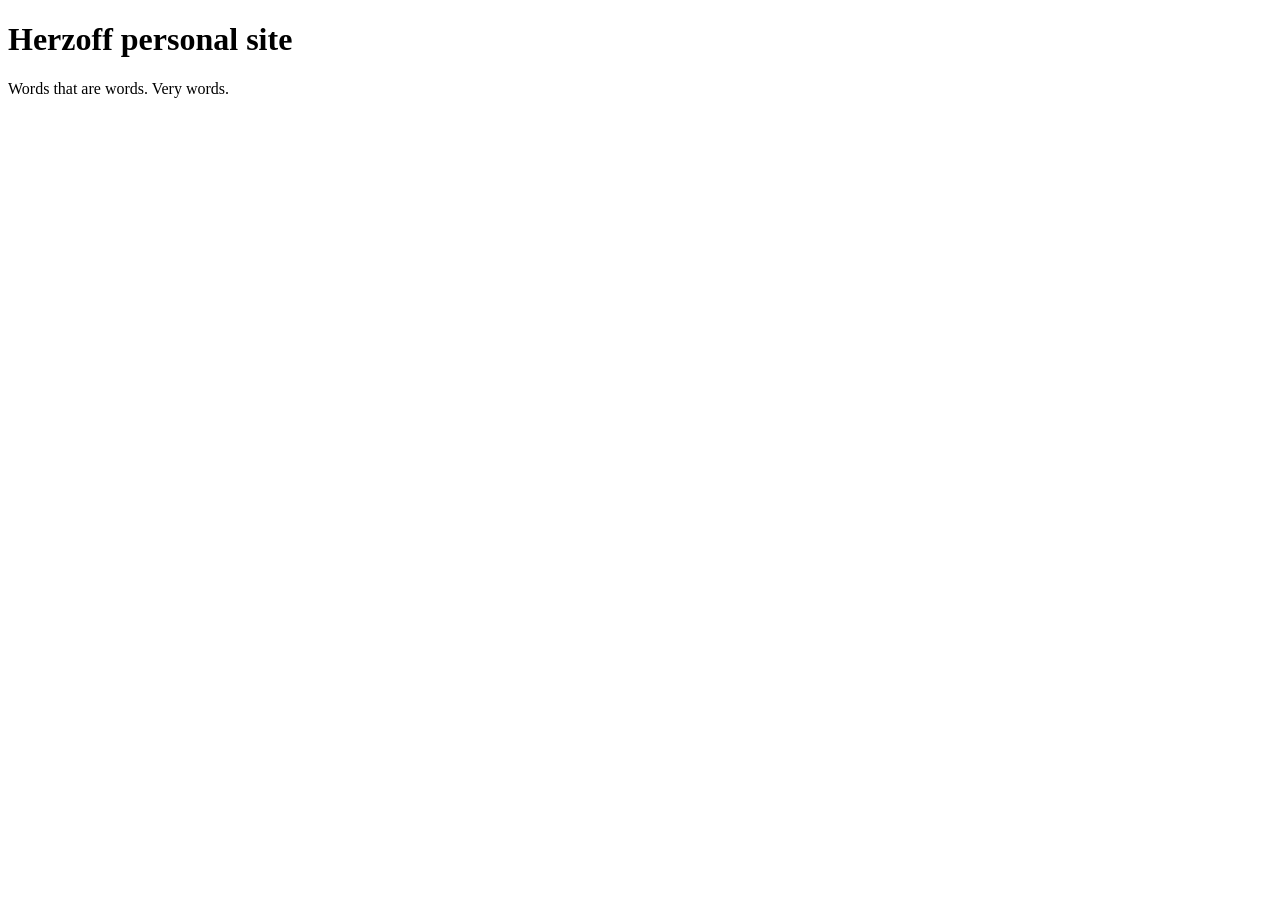
==== index.html @ cec31403 "Update index.html" ====
<!DOCTYPE html>
<html lang="en">
<head>
    <meta charset="UTF-8">
    <meta name="viewport" content="width=device-width, initial-scale=1.0">
    <title>Document</title>
</head>
<body>
    <h1>Herzoff personal site</h1>
    <p>Words that are words. Very words.</p>
    
</body>
</html>
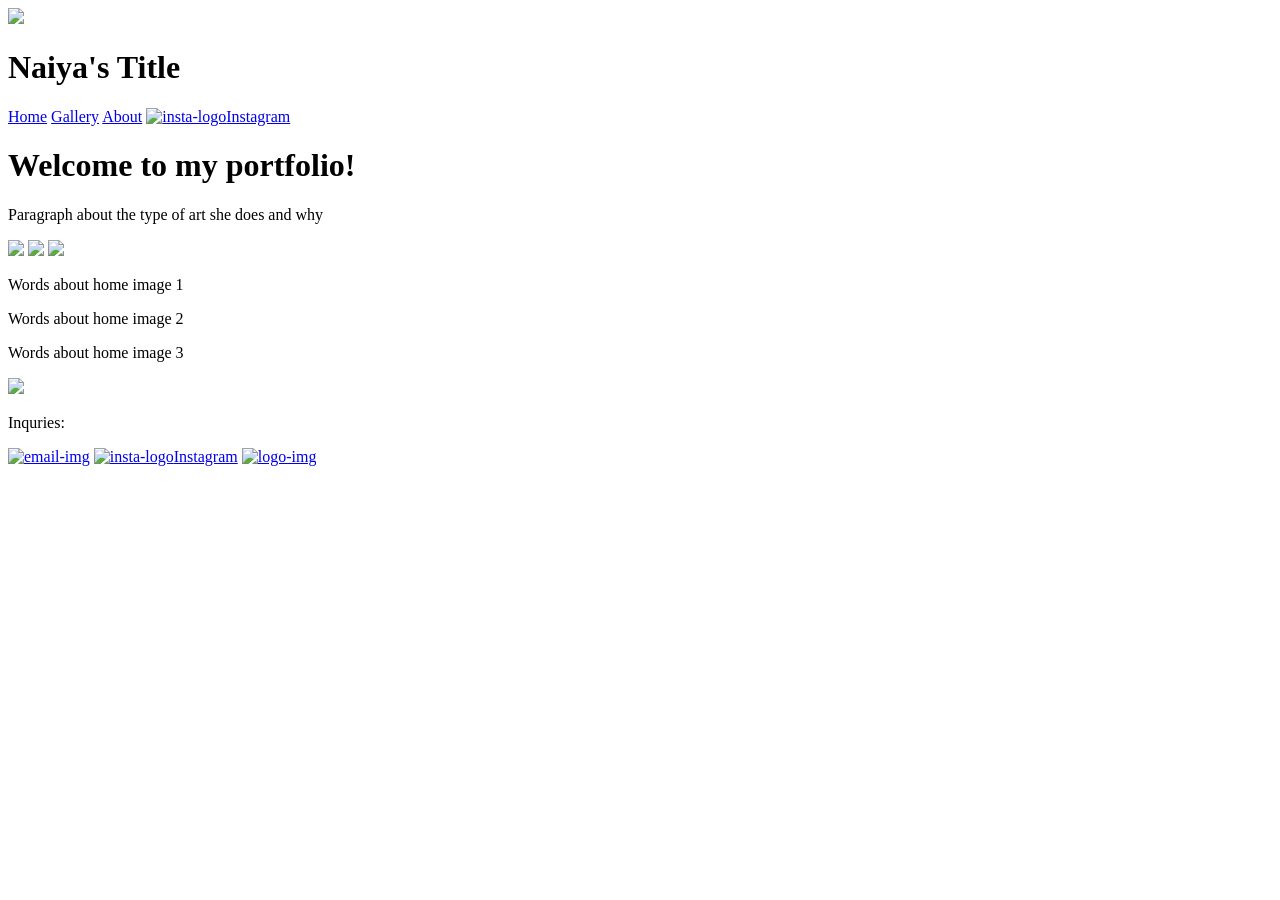
==== commit 9ac6bdd9: "basic HTML structure for homepage Added a header, main, and footer. Added the basic elements from th" ====
--- a/index.html
+++ b/index.html
@@ -6,8 +6,42 @@
     <title>Document</title>
 </head>
 <body>
-    <h1>Herzoff personal site</h1>
-    <p>Words that are words. Very words.</p>
+    <header>
+        <a href="home-url"><img class="logo" src="file-name"></a>
+        <h1>Naiya's Title</h1>
+
+        <nav class="header-nav">
+            <a href="home-url">Home</a>
+            <a href="gallery-url">Gallery</a>
+            <a href="about-url">About</a>
+            <a href="social-url"><img src="file-name" class="custom-insta-logo" alt="insta-logo">Instagram</a>
+        </nav>
+        
+    </header>
+
+    <main>
+        <h1>Welcome to my portfolio!</h1>
+        <p>Paragraph about the type of art she does and why</p>
+
+        <div id="home-imgs-card">
+            <img src="home-img1" id="home-img1">
+            <img src="home-img2" id="home-img2">
+            <img src="home-img3" id="home-img3">
+            <p id="home-img1-desc">Words about home image 1</p>
+            <p id="home-img2-desc">Words about home image 2</p>
+            <p id="home-img3-desc">Words about home image 3</p>
+        </div>
+    </main>
+
+    <footer>
+        <nav class="footer-nav">
+            <img src="file-name" class="naiya-signature-img">
+            <p>Inquries:</p>
+            <a href="email"><img src="file-name" class="email-img" alt="email-img"></a>
+            <a href="social-url"><img src="file-name" class="custom-insta-logo" alt="insta-logo">Instagram</a>
+            <a href="home-url"><img src="file-name" class="logo" alt="logo-img" ></a>
+        </nav>
+    </footer>
     
 </body>
 </html>
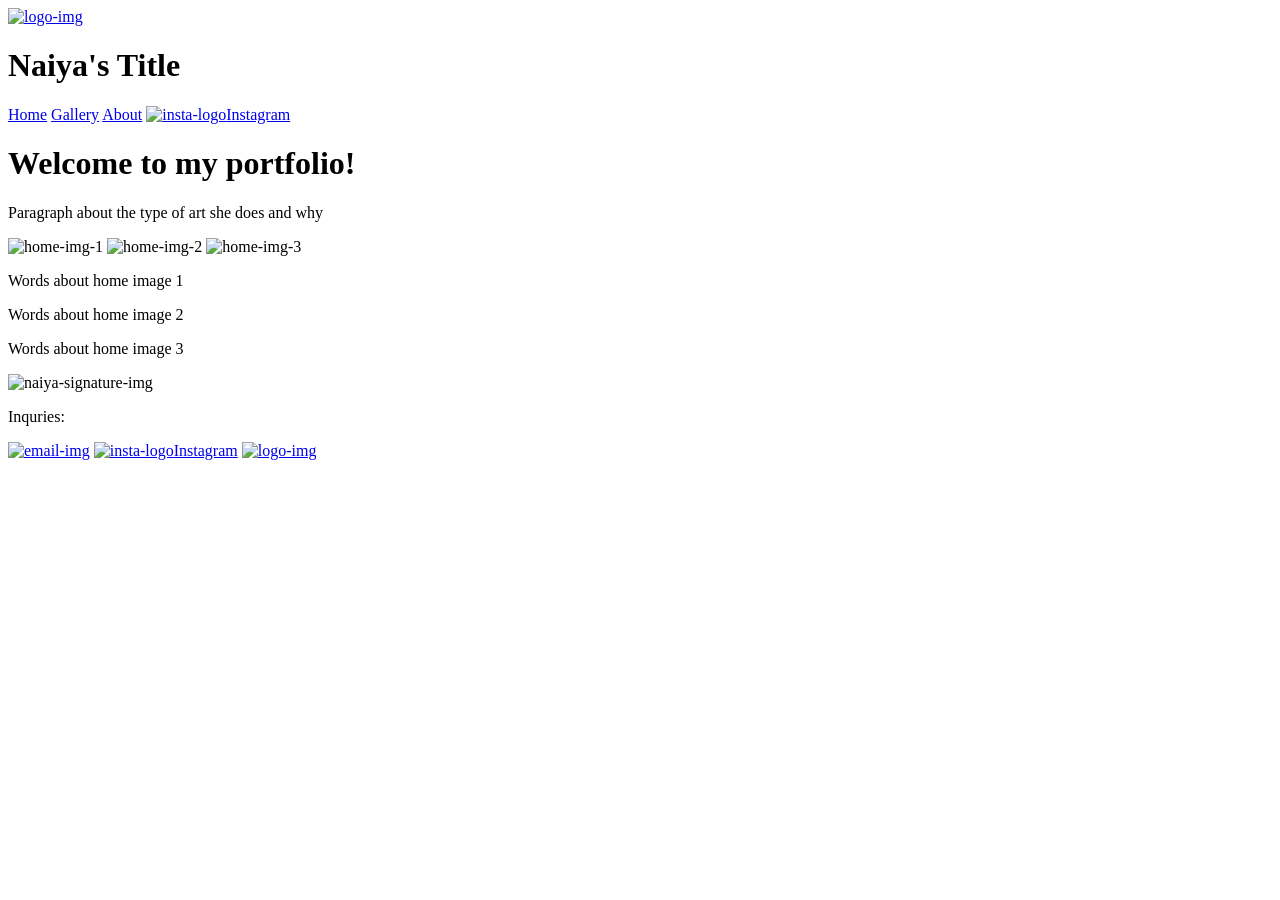
==== commit 6c3fa074: "logo link fix logo now correctly links to the home page." ====
--- a/index.html
+++ b/index.html
@@ -3,17 +3,17 @@
 <head>
     <meta charset="UTF-8">
     <meta name="viewport" content="width=device-width, initial-scale=1.0">
-    <title>Document</title>
+    <title>Naiya-homepage</title>
 </head>
 <body>
     <header>
-        <a href="home-url"><img class="logo" src="file-name"></a>
+        <a href="index.html"><img class="logo" src="file-name" alt="logo-img"></a>
         <h1>Naiya's Title</h1>
 
         <nav class="header-nav">
-            <a href="home-url">Home</a>
-            <a href="gallery-url">Gallery</a>
-            <a href="about-url">About</a>
+            <a href="index.html">Home</a>
+            <a href="gallery.html">Gallery</a>
+            <a href="about.html">About</a>
             <a href="social-url"><img src="file-name" class="custom-insta-logo" alt="insta-logo">Instagram</a>
         </nav>
         
@@ -24,9 +24,9 @@
         <p>Paragraph about the type of art she does and why</p>
 
         <div id="home-imgs-card">
-            <img src="home-img1" id="home-img1">
-            <img src="home-img2" id="home-img2">
-            <img src="home-img3" id="home-img3">
+            <img src="home-img1" id="home-img1" alt="home-img-1">
+            <img src="home-img2" id="home-img2" alt="home-img-2">
+            <img src="home-img3" id="home-img3" alt="home-img-3">
             <p id="home-img1-desc">Words about home image 1</p>
             <p id="home-img2-desc">Words about home image 2</p>
             <p id="home-img3-desc">Words about home image 3</p>
@@ -35,11 +35,11 @@
 
     <footer>
         <nav class="footer-nav">
-            <img src="file-name" class="naiya-signature-img">
+            <img src="file-name" class="naiya-signature-img" alt="naiya-signature-img">
             <p>Inquries:</p>
             <a href="email"><img src="file-name" class="email-img" alt="email-img"></a>
             <a href="social-url"><img src="file-name" class="custom-insta-logo" alt="insta-logo">Instagram</a>
-            <a href="home-url"><img src="file-name" class="logo" alt="logo-img" ></a>
+            <a href="index.html"><img src="file-name" class="logo" alt="logo-img" ></a>
         </nav>
     </footer>
     
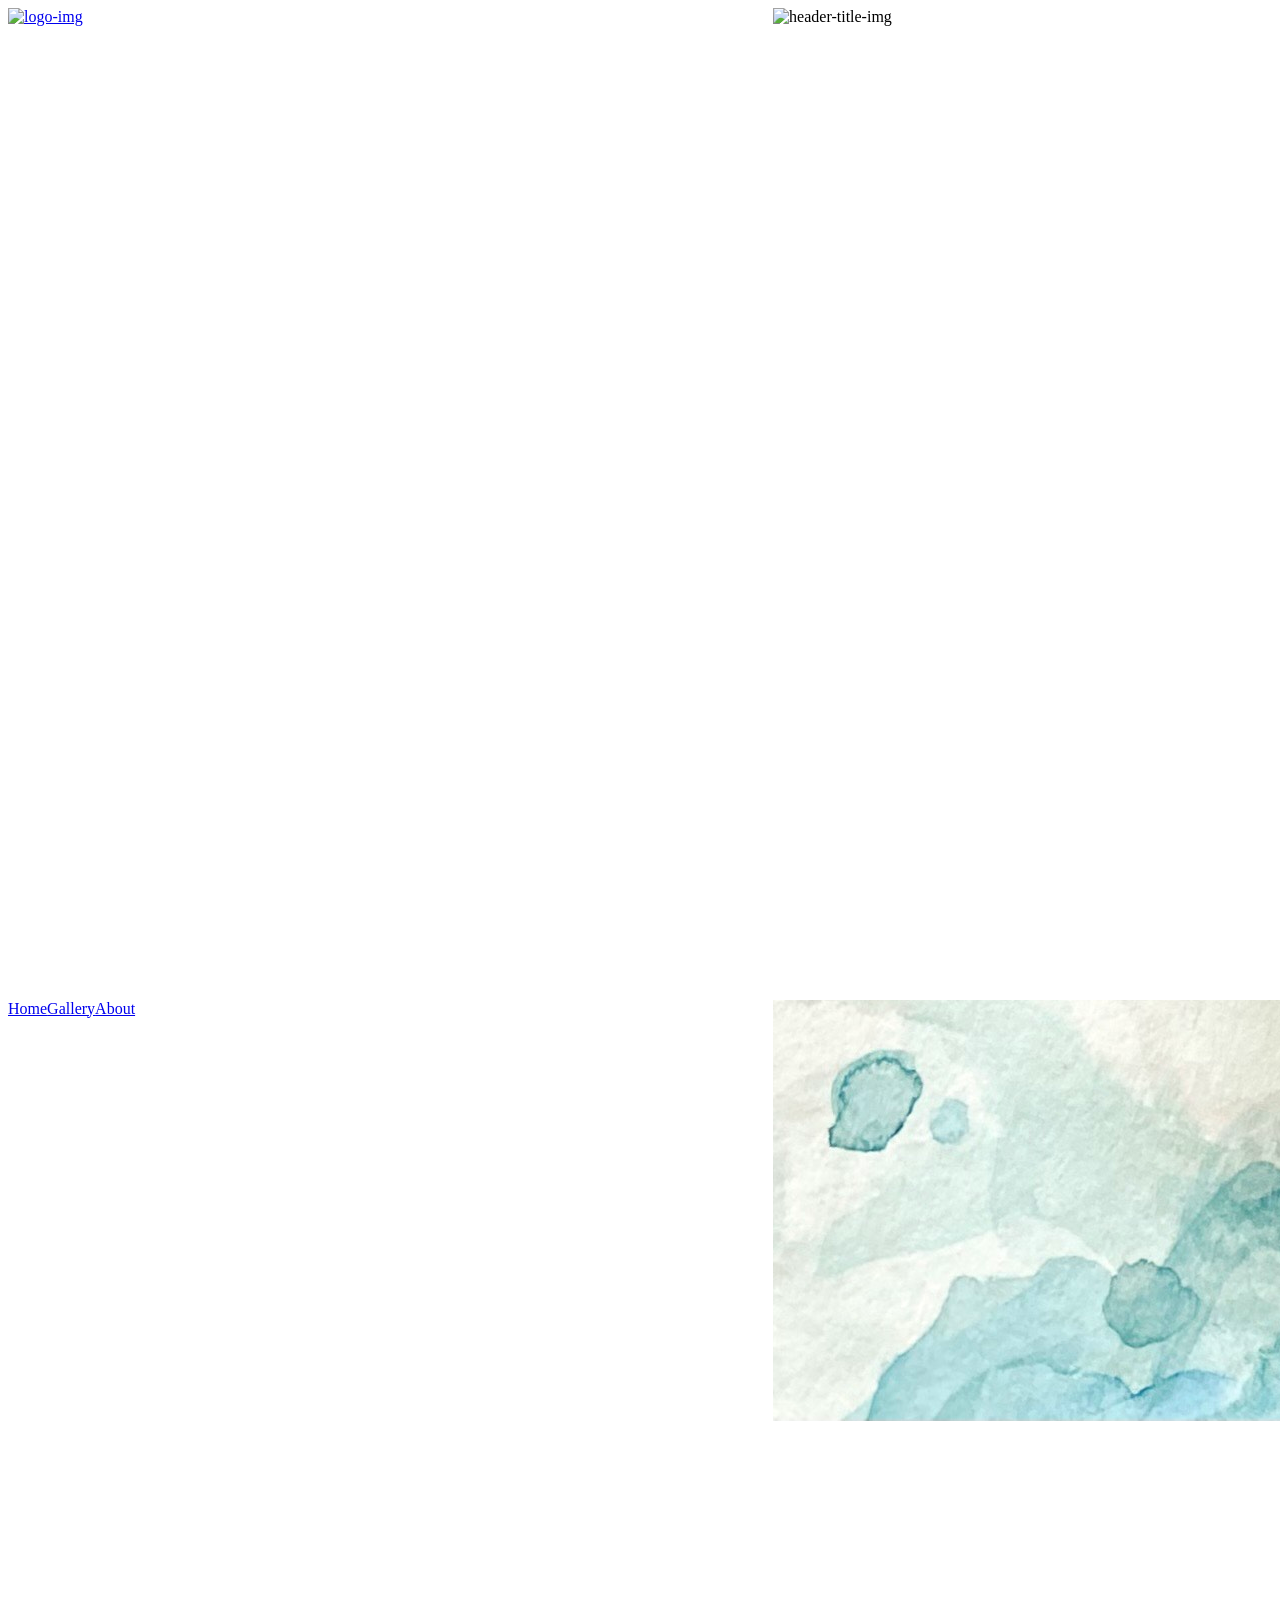
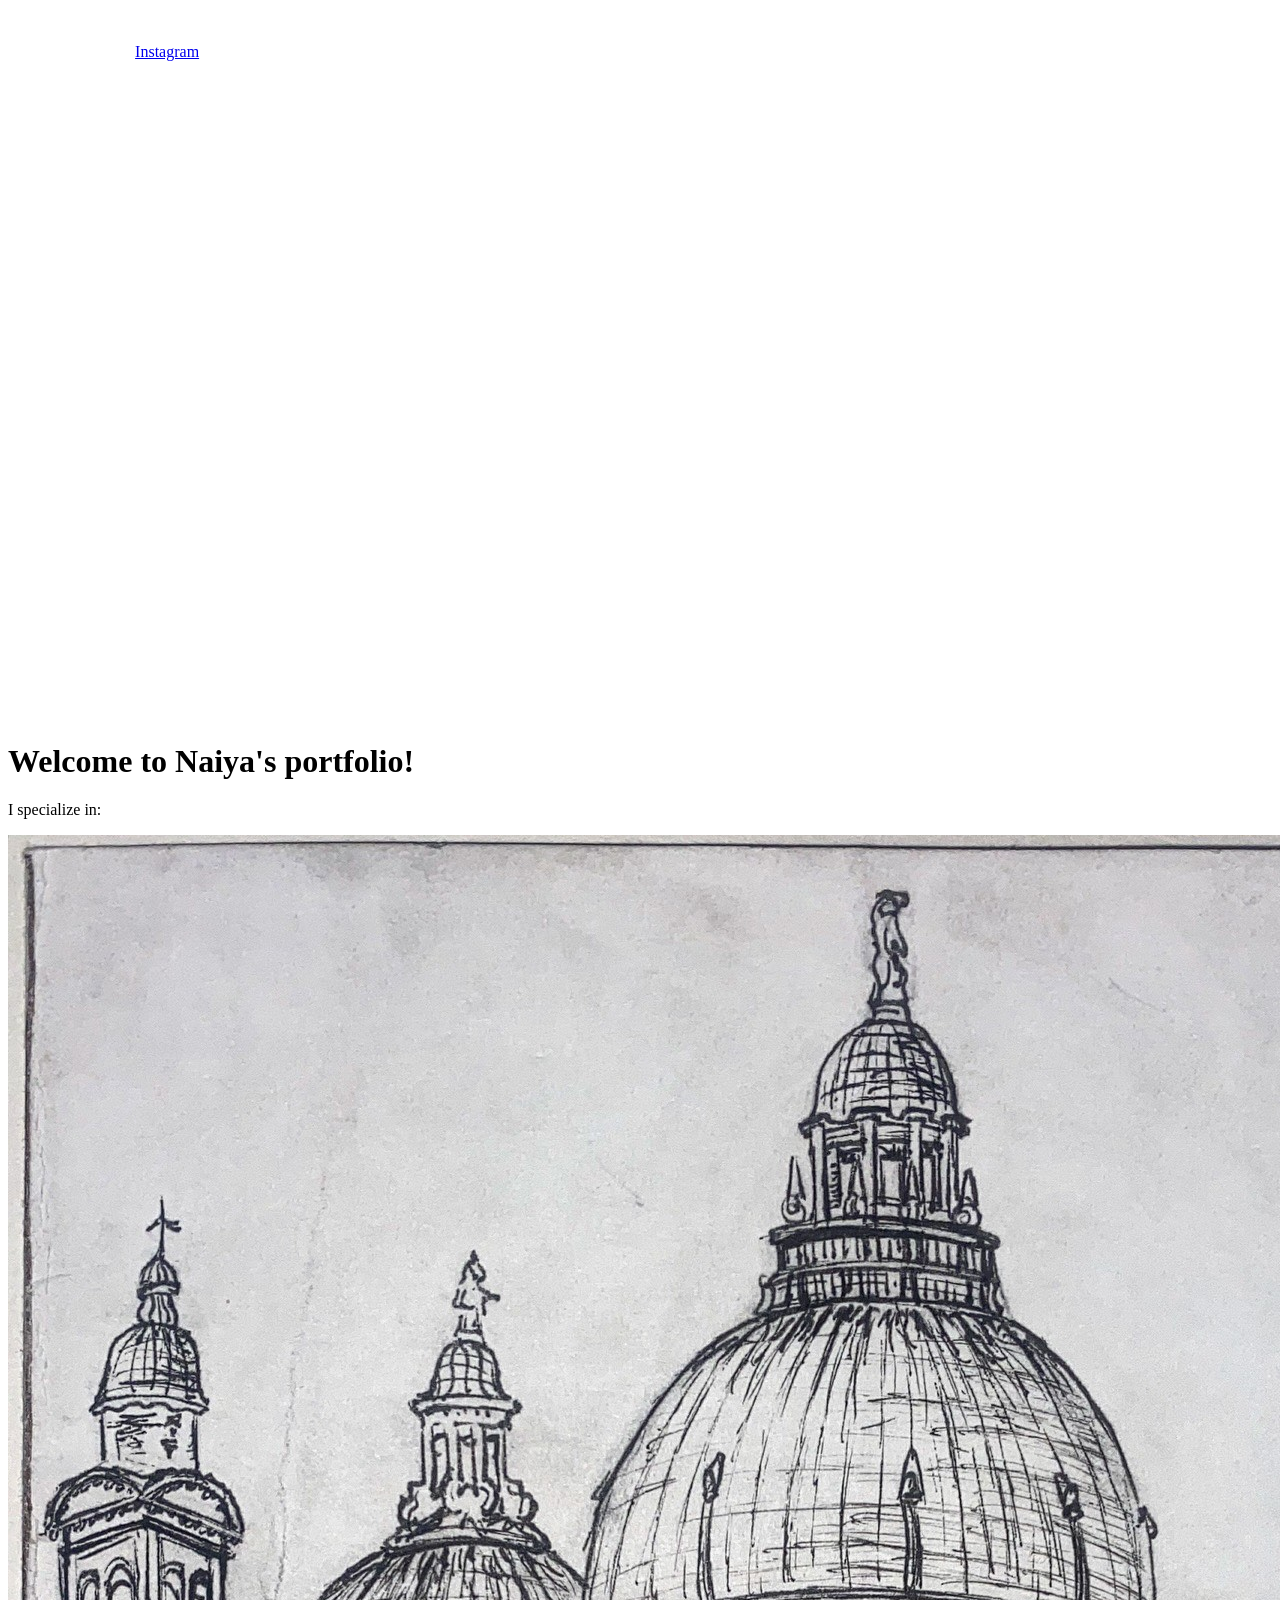
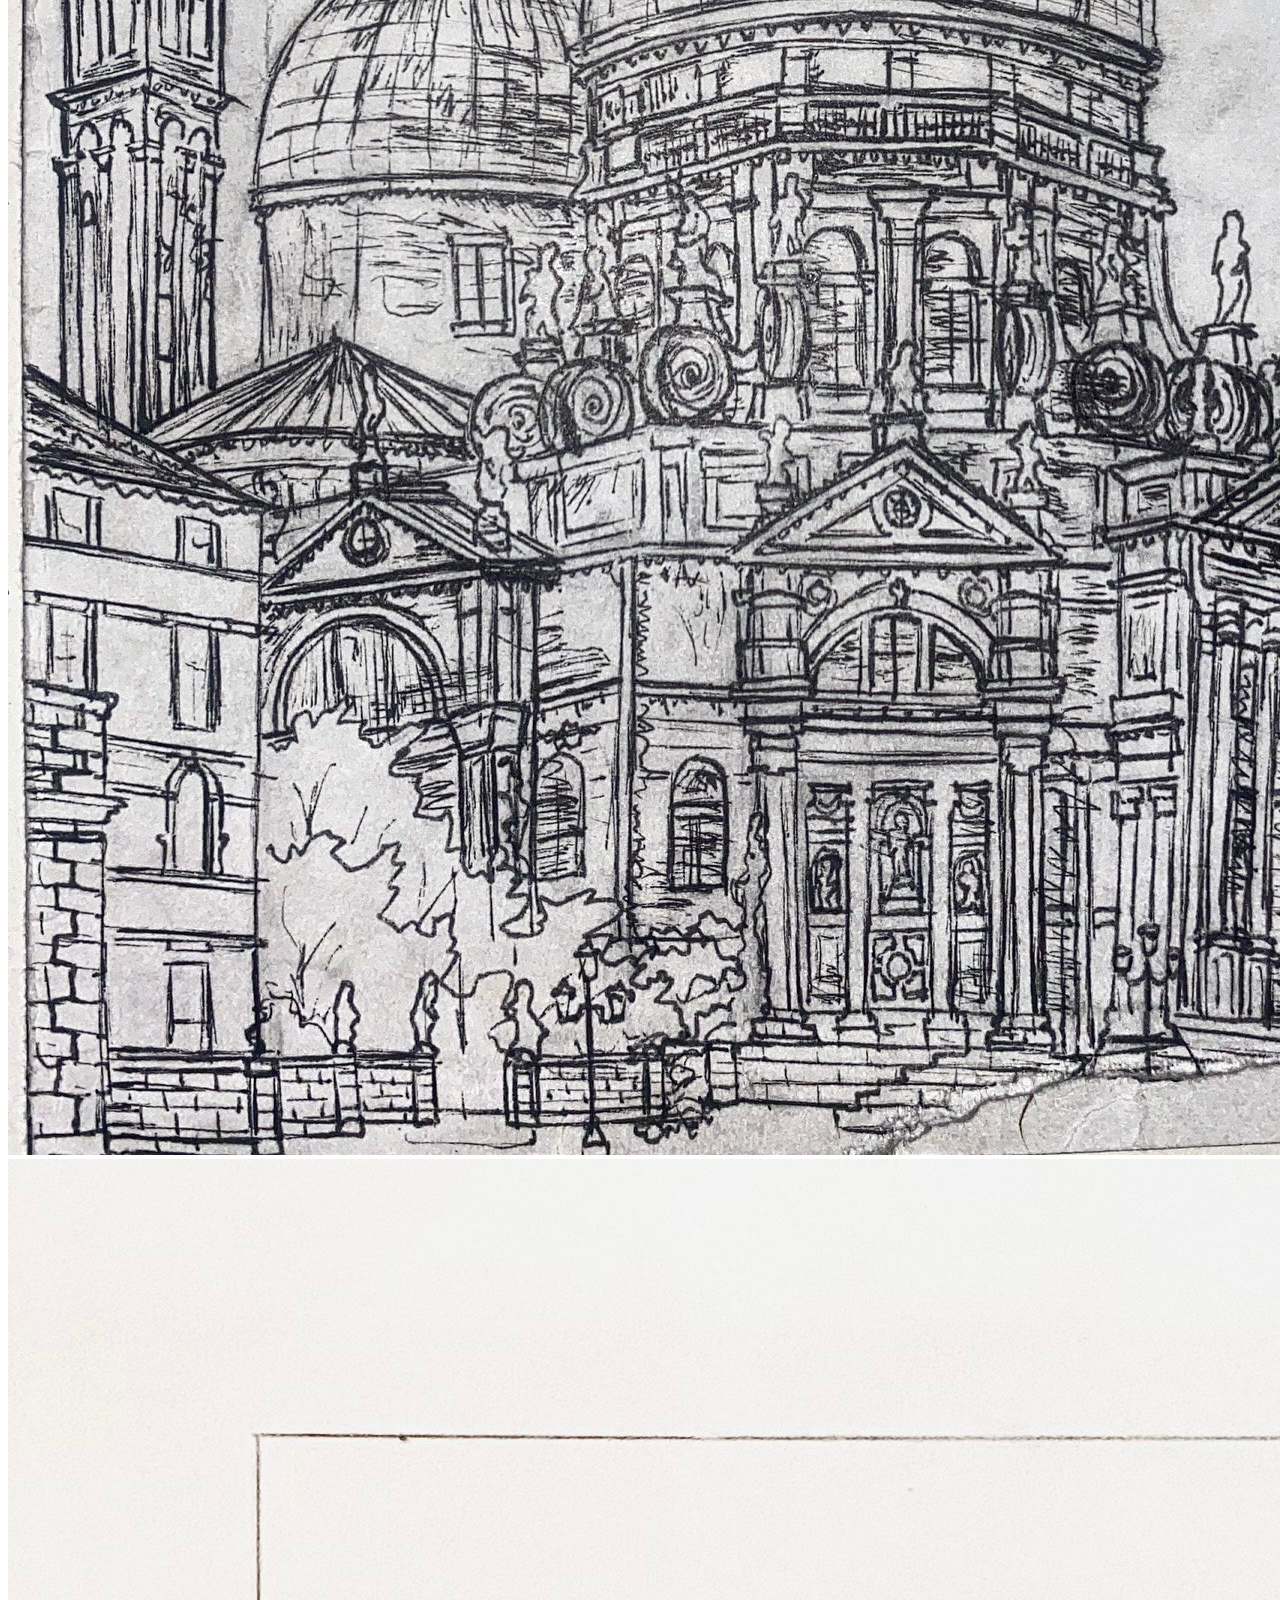
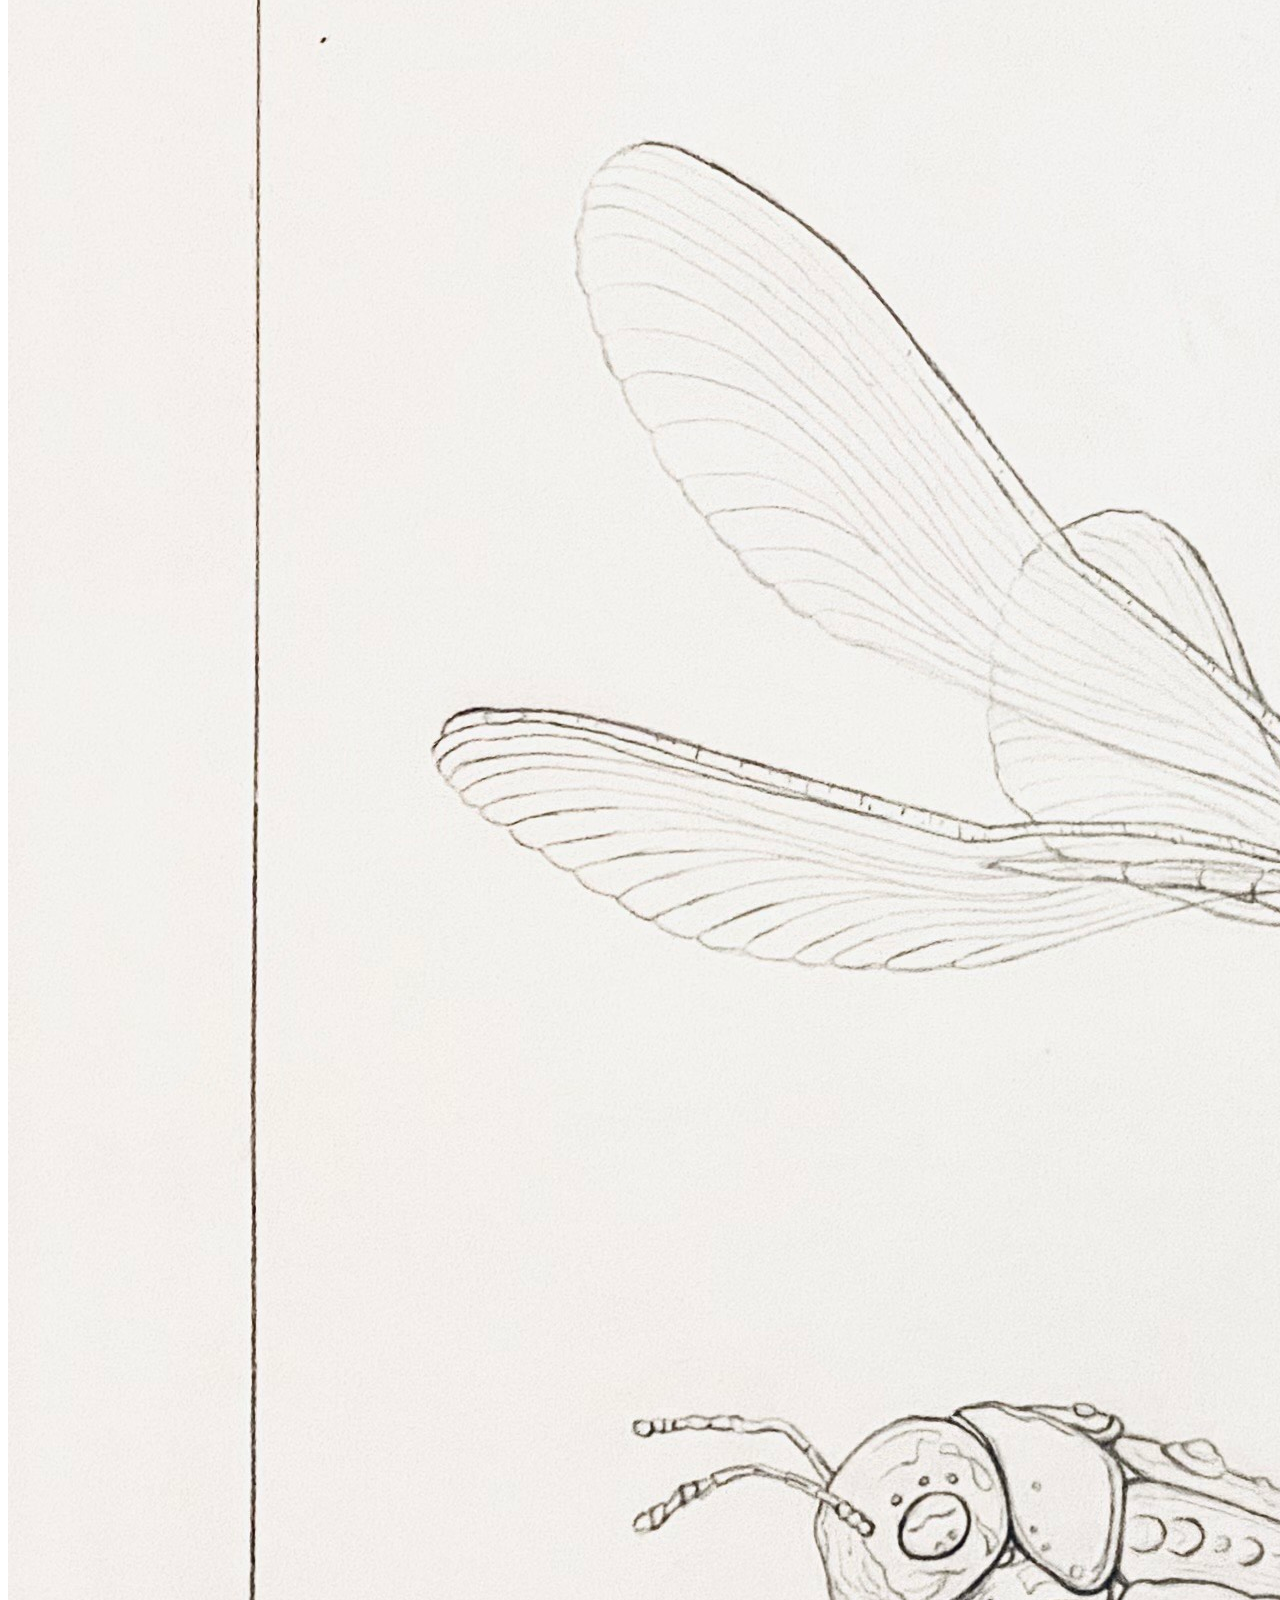
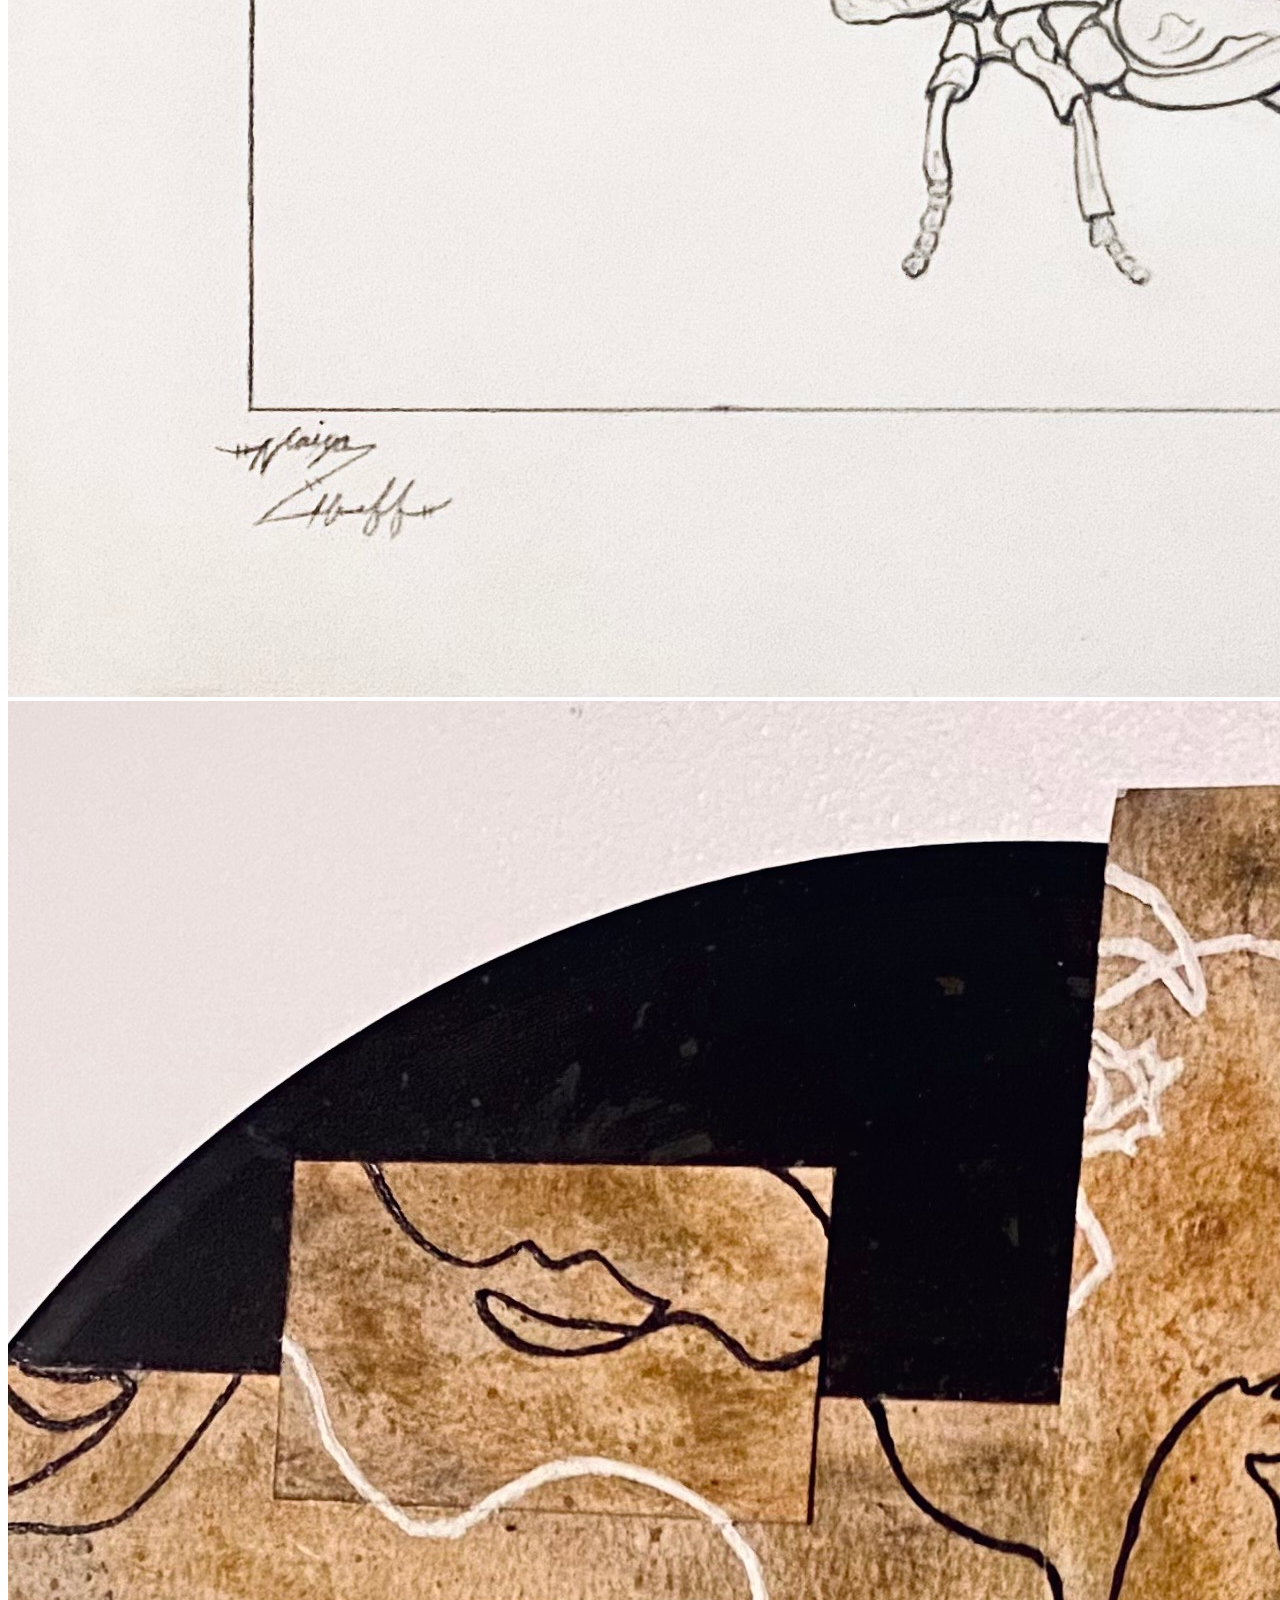
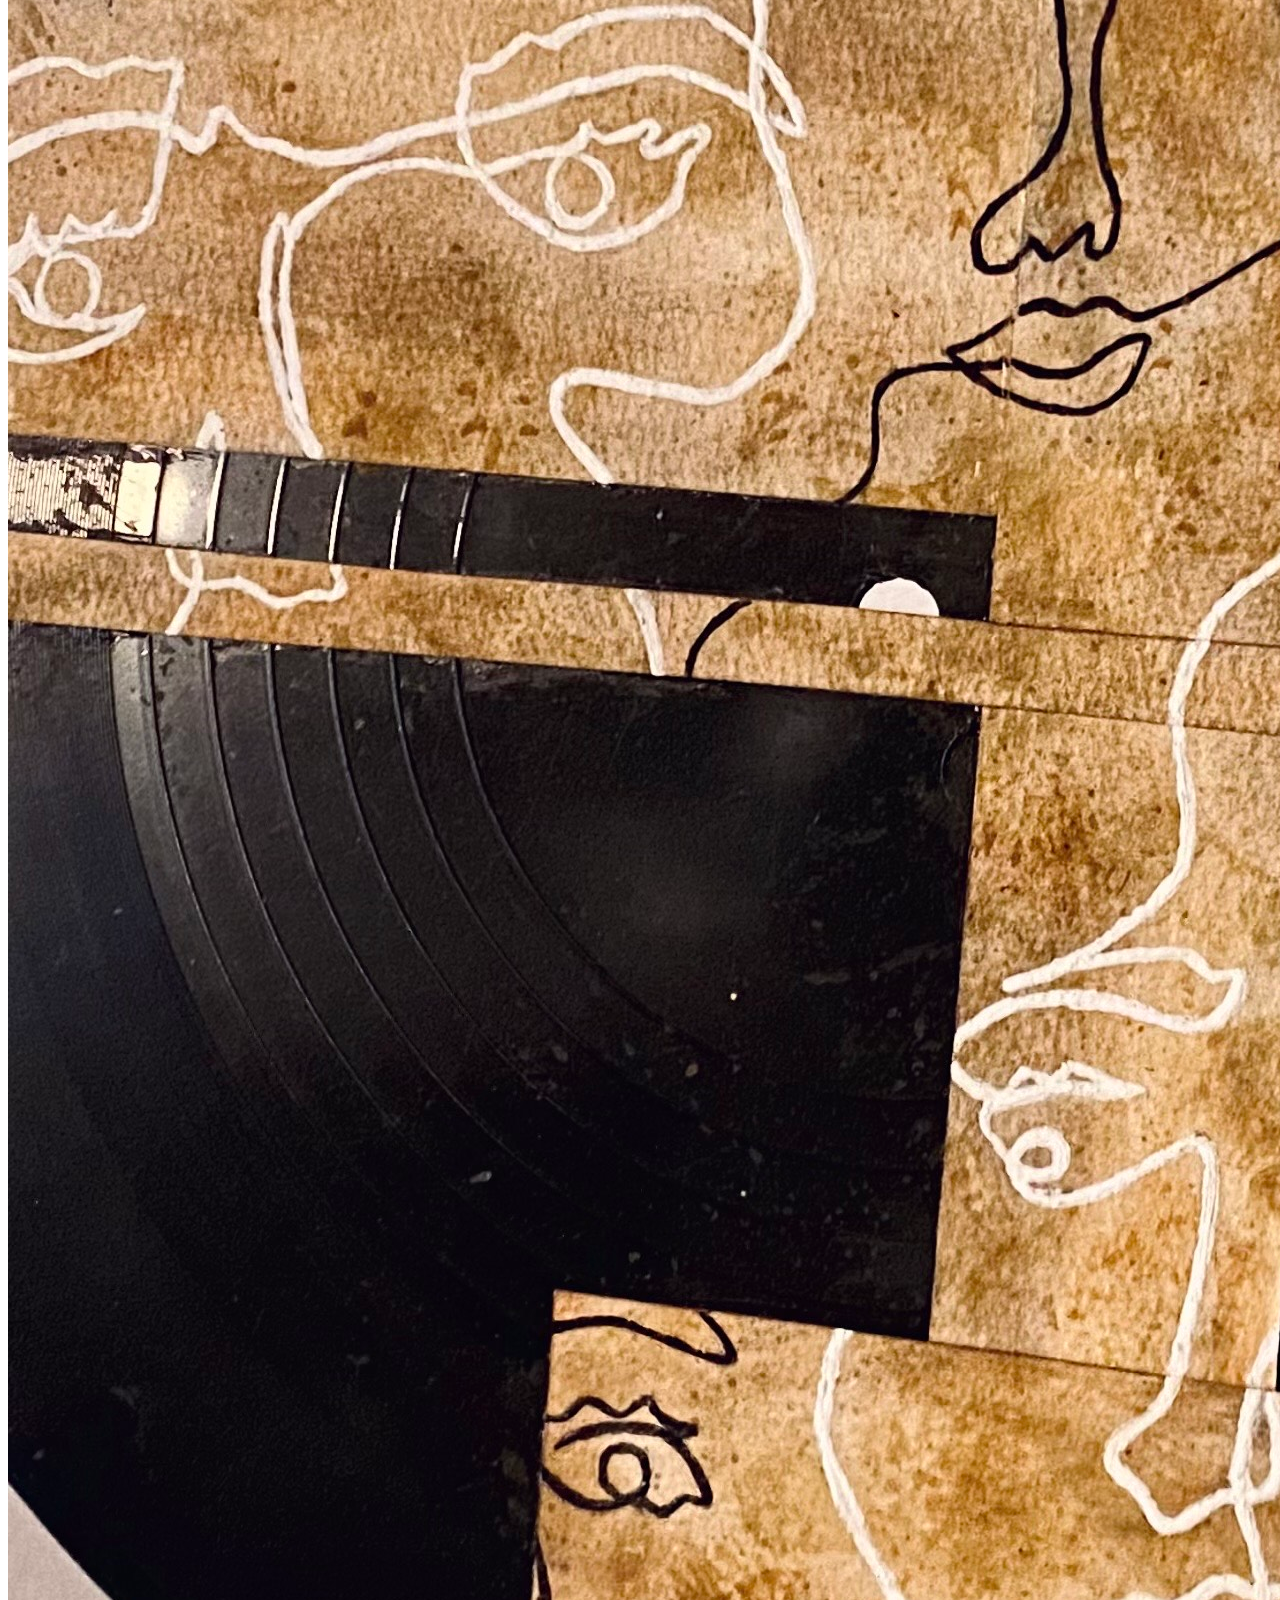
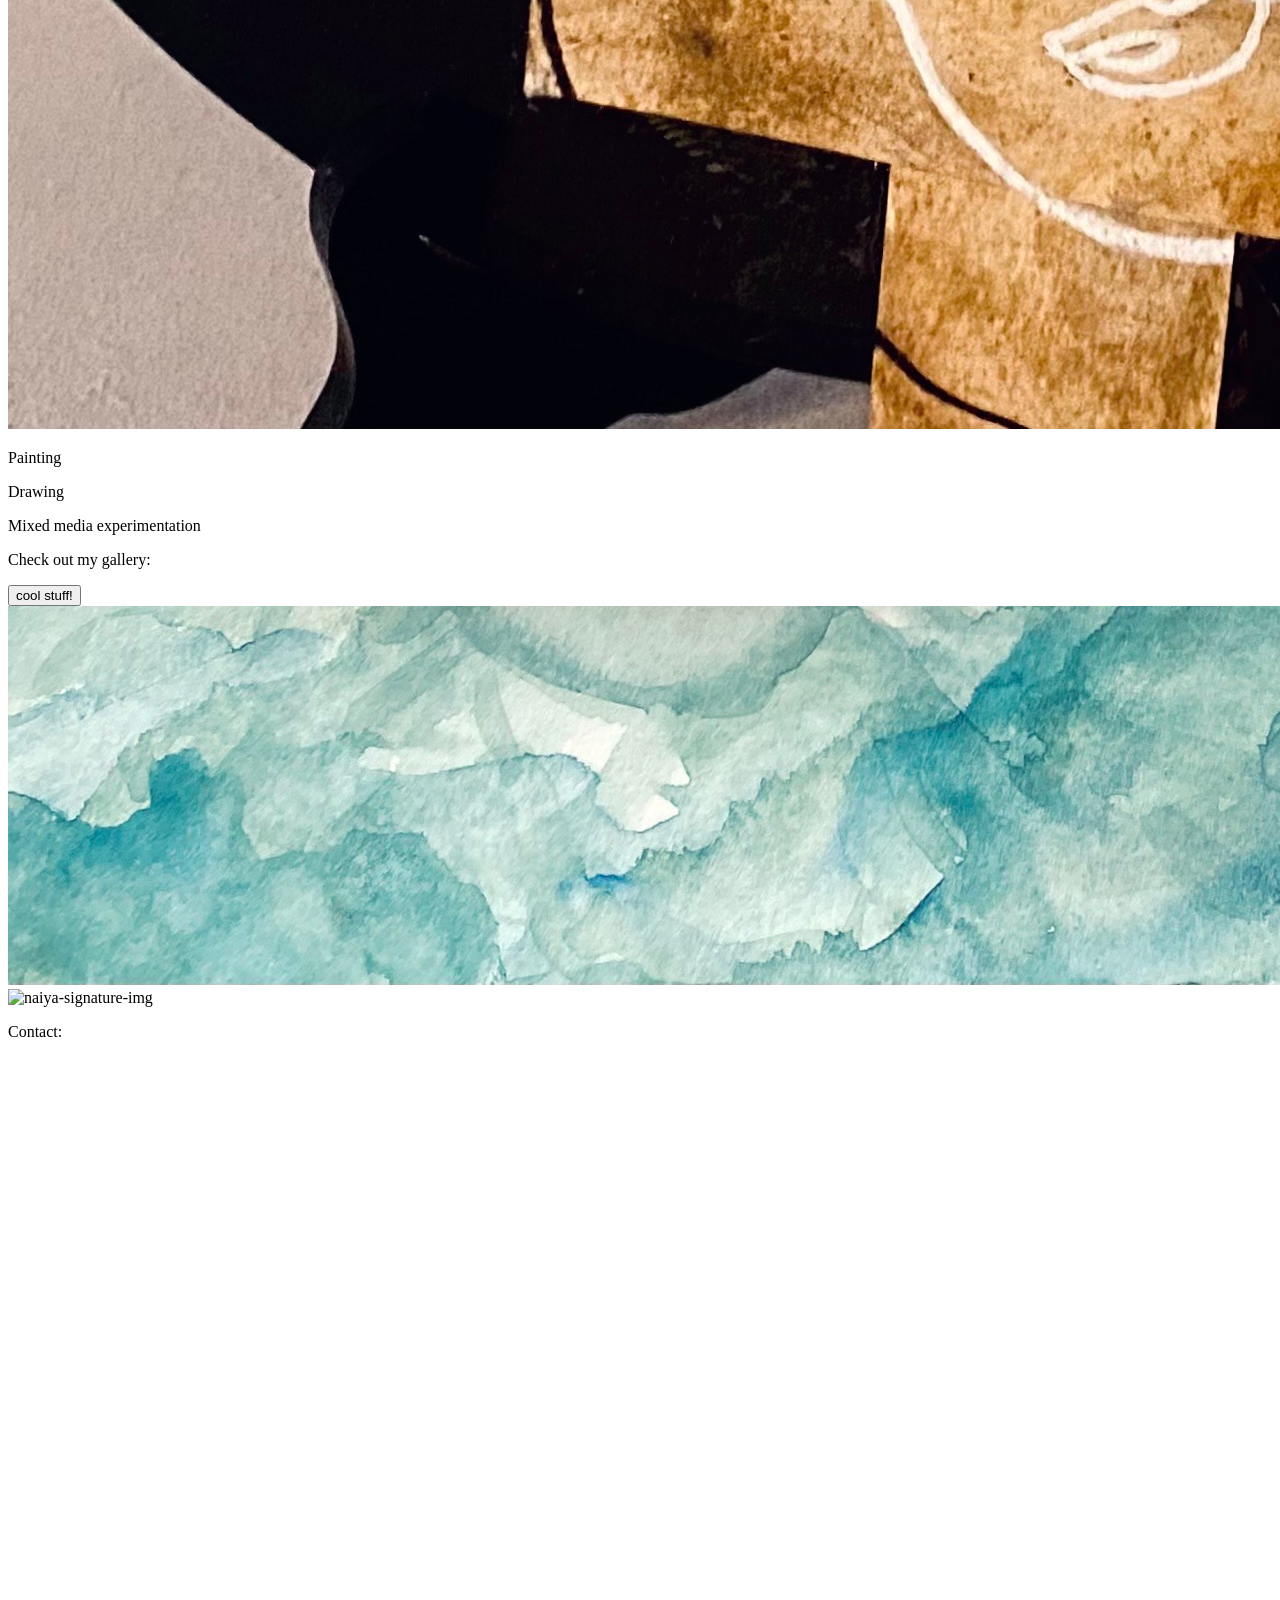
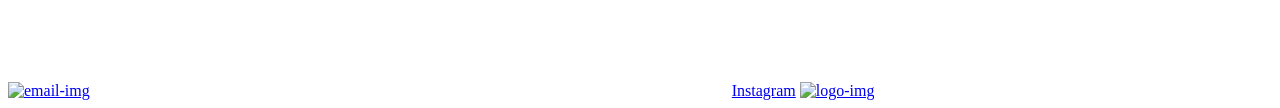
==== commit 4ae11c04: "Finished content Added new high res images and the text content" ====
--- a/index.html
+++ b/index.html
@@ -4,41 +4,46 @@
     <meta charset="UTF-8">
     <meta name="viewport" content="width=device-width, initial-scale=1.0">
     <title>Naiya-homepage</title>
+    <link rel="stylesheet" href="style.css">
 </head>
 <body>
     <header>
         <a href="index.html"><img class="logo" src="file-name" alt="logo-img"></a>
-        <h1>Naiya's Title</h1>
+        <img id="header-title-img" src="filename" alt="header-title-img">
 
         <nav class="header-nav">
             <a href="index.html">Home</a>
             <a href="gallery.html">Gallery</a>
             <a href="about.html">About</a>
-            <a href="social-url"><img src="file-name" class="custom-insta-logo" alt="insta-logo">Instagram</a>
+            <a href="https://www.instagram.com/naiya_herzoff?utm_source=ig_web_button_share_sheet"><img src="images/instaicon2.png" class="custom-insta-logo" alt="insta-logo-img">Instagram</a>
         </nav>
-        
+        <img id="home-header-img" src="images/home-header-img.jpeg" alt="header-img">
     </header>
 
     <main>
-        <h1>Welcome to my portfolio!</h1>
-        <p>Paragraph about the type of art she does and why</p>
+        <h1>Welcome to Naiya's portfolio!</h1>
+        <p>I specialize in:</p>
 
         <div id="home-imgs-card">
-            <img src="home-img1" id="home-img1" alt="home-img-1">
-            <img src="home-img2" id="home-img2" alt="home-img-2">
-            <img src="home-img3" id="home-img3" alt="home-img-3">
-            <p id="home-img1-desc">Words about home image 1</p>
-            <p id="home-img2-desc">Words about home image 2</p>
-            <p id="home-img3-desc">Words about home image 3</p>
+            <img src="images/naiya_art_02.jpeg" id="home-img1" alt="home-img-1">
+            <img src="images/naiya_art_06.jpeg" id="home-img2" alt="home-img-2">
+            <img src="images/vinyl-faces-img.jpeg" id="home-img3" alt="home-img-3">
+            <p id="home-img1-desc">Painting</p>
+            <p id="home-img2-desc">Drawing</p>
+            <p id="home-img3-desc">Mixed media experimentation</p>
         </div>
+        <p>Check out my gallery: </p>
+        <a href="gallery.html"><button>cool stuff!</button></a>
+
     </main>
 
     <footer>
+        <img src="images/home-footer-img.jpeg" alt="home-footer-img">
         <nav class="footer-nav">
             <img src="file-name" class="naiya-signature-img" alt="naiya-signature-img">
-            <p>Inquries:</p>
+            <p>Contact:</p>
             <a href="email"><img src="file-name" class="email-img" alt="email-img"></a>
-            <a href="social-url"><img src="file-name" class="custom-insta-logo" alt="insta-logo">Instagram</a>
+            <a href="https://www.instagram.com/naiya_herzoff?utm_source=ig_web_button_share_sheet"><img src="images/instaicon2.png" class="custom-insta-logo" alt="insta-logo">Instagram</a>
             <a href="index.html"><img src="file-name" class="logo" alt="logo-img" ></a>
         </nav>
     </footer>
--- a/style.css
+++ b/style.css
@@ -0,0 +1,10 @@
+header {
+    display: grid;
+    grid-template-columns: 1fr 1fr;
+    grid-template-rows: 1.5fr .5fr 1fr;
+}
+
+header nav{
+    display: grid;
+    grid-template-columns: repeat(4, 1fr);
+}
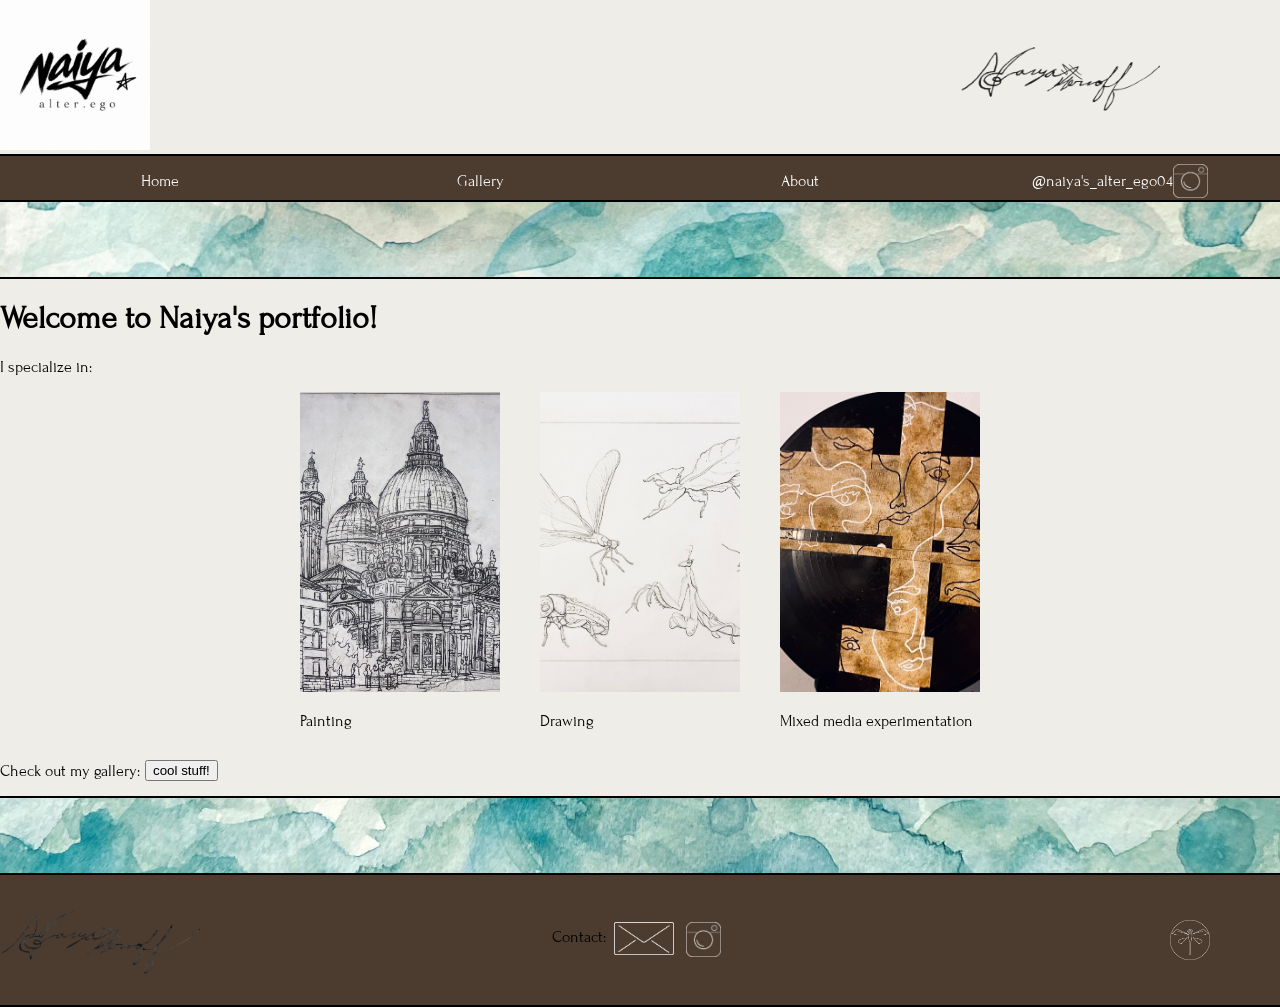
==== commit 28f70564: "Styling Finished home page. Gallery is good enough, but I'll probably do some more minor tweaks. Abo" ====
--- a/index.html
+++ b/index.html
@@ -5,47 +5,72 @@
     <meta name="viewport" content="width=device-width, initial-scale=1.0">
     <title>Naiya-homepage</title>
     <link rel="stylesheet" href="style.css">
+    <link rel="preconnect" href="https://fonts.googleapis.com">
+    <link rel="preconnect" href="https://fonts.gstatic.com" crossorigin>
+    <link href="https://fonts.googleapis.com/css2?family=Forum&display=swap" rel="stylesheet">
 </head>
 <body>
     <header>
-        <a href="index.html"><img class="logo" src="file-name" alt="logo-img"></a>
-        <img id="header-title-img" src="filename" alt="header-title-img">
+        <a href="index.html"><img id="home-header-logo" src="images/placeholder-logo.jpg" alt="logo-img"></a>
+        <img id="header-signature-img" src="images/naiya-title-img.png" alt="header-title-img">
 
         <nav class="header-nav">
             <a href="index.html">Home</a>
             <a href="gallery.html">Gallery</a>
             <a href="about.html">About</a>
-            <a href="https://www.instagram.com/naiya_herzoff?utm_source=ig_web_button_share_sheet"><img src="images/instaicon2.png" class="custom-insta-logo" alt="insta-logo-img">Instagram</a>
+            <a class="insta-link" href="https://www.instagram.com/naiya_herzoff?utm_source=ig_web_button_share_sheet" target="_blank">
+                <p>@naiya's_alter_ego04</p>
+                <img src="images/instaicon2.png" class="custom-insta-logo" alt="insta-logo-img">
+            </a>
         </nav>
-        <img id="home-header-img" src="images/home-header-img.jpeg" alt="header-img">
+        
     </header>
 
     <main>
+        <img id="home-header-img" src="images/home-header-img.jpeg" alt="header-img">
         <h1>Welcome to Naiya's portfolio!</h1>
         <p>I specialize in:</p>
 
         <div id="home-imgs-card">
-            <img src="images/naiya_art_02.jpeg" id="home-img1" alt="home-img-1">
-            <img src="images/naiya_art_06.jpeg" id="home-img2" alt="home-img-2">
-            <img src="images/vinyl-faces-img.jpeg" id="home-img3" alt="home-img-3">
-            <p id="home-img1-desc">Painting</p>
-            <p id="home-img2-desc">Drawing</p>
-            <p id="home-img3-desc">Mixed media experimentation</p>
+
+            <div id="home-img-set1">
+                <img src="images/naiya_art_02.jpeg" id="home-img1" alt="home-img-1">
+                <p id="home-img1-desc">Painting</p>
+            </div>
+
+            <div id="home-img-set2">
+                <img src="images/naiya_art_06.jpeg" id="home-img2" alt="home-img-2">
+                <p id="home-img2-desc">Drawing</p> 
+            </div>
+
+            <div id="home-img-set3">
+                <img src="images/vinyl-faces-img.jpeg" id="home-img3" alt="home-img-3">
+                <p id="home-img3-desc">Mixed media experimentation</p>
+            </div>
+
         </div>
-        <p>Check out my gallery: </p>
-        <a href="gallery.html"><button>cool stuff!</button></a>
 
+        <div id="gallery-button">
+            <p>Check out my gallery: </p>
+            <a href="gallery.html" target="_blank" ><button>cool stuff!</button></a>
+        </div>
+        
     </main>
 
+    <img id="home-footer-img" src="images/home-footer-img.jpeg" alt="home-footer-img">
+
     <footer>
-        <img src="images/home-footer-img.jpeg" alt="home-footer-img">
-        <nav class="footer-nav">
-            <img src="file-name" class="naiya-signature-img" alt="naiya-signature-img">
+        <img id="footer-signature-img" src="images/naiya-title-img.png"  alt="naiya-signature-img">
+        <nav id="footer-nav">
             <p>Contact:</p>
-            <a href="email"><img src="file-name" class="email-img" alt="email-img"></a>
-            <a href="https://www.instagram.com/naiya_herzoff?utm_source=ig_web_button_share_sheet"><img src="images/instaicon2.png" class="custom-insta-logo" alt="insta-logo">Instagram</a>
-            <a href="index.html"><img src="file-name" class="logo" alt="logo-img" ></a>
+            <a id="footer-email-link" href="email">
+                <img src="images/emailicon2.png" class="email-img" alt="email-img">
+            </a>
+            <a id="footer-insta-link" href="https://www.instagram.com/naiya_herzoff?utm_source=ig_web_button_share_sheet">
+                <img id="footer-insta-img" src="images/instaicon2.png" class="custom-insta-logo" alt="insta-logo">
+            </a>
         </nav>
+        <img id="footer-icon" src="images/bottomicondragonfly.png" alt="dragonfly-footer-icon">
     </footer>
     
 </body>
--- a/style.css
+++ b/style.css
@@ -1,10 +1,216 @@
+/* header styling */
+body {
+    font-family: "Forum", serif;
+    font-weight: 400;
+    font-style: normal;
+    background-color: #EFEDE7;
+    margin: 0;
+    padding: 0;
+
+    min-height: 100vh;
+    display: flex;
+    flex-direction: column;
+}
+
 header {
     display: grid;
-    grid-template-columns: 1fr 1fr;
-    grid-template-rows: 1.5fr .5fr 1fr;
-}
-
-header nav{
-    display: grid;
     grid-template-columns: repeat(4, 1fr);
-}+    grid-template-rows: 1.5fr 1fr;
+    max-height: 200px;
+    width: 100%;
+    margin: 0;
+    padding: 0;
+}
+
+#home-header-logo {
+    max-width: auto;
+    height: 150px;
+}
+
+.header-nav{
+    background-color: #4C3C2F;
+    color: white;
+    grid-row: 2;
+    grid-column: 1/5;
+    display: grid;
+    grid-template-columns: repeat(4, 1fr);
+    border-top: solid 2px black;
+    border-bottom: 2px black solid;
+}
+
+.header-nav a {
+    display: flex;
+    text-decoration: none;
+    color: white;
+    justify-self: center;
+    align-self: center;
+}
+
+.header-nav a:hover{
+    background-color: #DAE3EE;
+    color: #4C3C2F;
+}
+
+#header-signature-img{
+    grid-column: 4/5;
+    max-width: 200px;
+    height: auto;
+    justify-self: left;
+    align-self: center;
+}
+
+.custom-insta-logo{
+ max-height: 35px;
+ width: auto;
+ align-self: center;
+}
+
+/* homepage styling */
+
+#home-header-img{
+    display: block;
+    max-height: 75px;
+    width: 100%;
+    object-fit: cover;
+    border-bottom: solid 2px black;
+    border-top: 2px black solid;
+}
+
+main {
+    justify-items: center;
+    margin: 0;
+}
+
+#gallery-button{
+    display: flex;
+    column-gap: 5px;
+    max-width: 290px;
+    align-items: center;
+}
+
+
+#home-imgs-card {
+    display: grid;
+    /* 1. Mobile First: Items take full width and stack vertically */
+    grid-template-columns: 1fr; 
+    row-gap: 20px;
+    width: 100%;
+    margin: 0 auto;
+}
+
+#home-imgs-card div{
+    justify-self: center;
+    justify-items: center;
+}
+
+
+#home-imgs-card img{
+  width: 200px;
+  height: 300px;
+  max-width: 200px;
+  object-fit: cover;
+}
+
+#home-footer-img {
+    display: block;
+    max-height: 75px;
+    width: 100%;
+    object-fit: cover;
+    border-top: solid 2px black;
+    margin: 0;
+}
+footer {
+    max-height: 150px;
+    width: 100%;
+    background-color: #4C3C2F;
+    display: grid;
+    grid-template-columns: .25fr 1.25fr .25fr;
+    grid-template-rows: 1fr;
+    border-bottom: solid 2px black;
+    border-top: solid 2px black;
+}
+
+#footer-signature-img {
+    display: block;
+    width: 200px;
+    height: auto;
+}
+
+#footer-icon {
+    max-width: 40px;
+    height: auto;
+    align-self: center;
+    justify-self: center;
+    display: block;
+}
+
+#footer-nav{
+    display: grid;
+    grid-template-columns: repeat(3, 1fr);
+    align-self: center;
+    justify-self: center;
+}
+
+#footer-nav a{
+    text-decoration: none;
+    color: white;
+}
+
+#footer-nav a:hover{
+    background-color: rgba(240, 248, 255, 0.144);
+}
+
+footer p{
+    margin: 6px 8px 0 10px;
+}
+.email-img{
+    max-width: 60px;
+    height: auto;
+}
+#footer-email-link {
+    max-width: 60px;
+    max-height: 35px;
+}
+
+#footer-insta-link {
+    max-width: 35px;
+    max-height: 35px;
+}
+
+/* gallery styling */
+
+#gallery-card {
+    display: grid;
+    grid-template-columns: repeat(4, 1fr);
+    max-width: 8000;
+}
+
+#gallery-card img{
+    height: auto;
+    max-width: 200px;
+    margin: 20px;
+    border: solid black 2px;
+    align-self: center;
+}
+
+/* about page styling */
+
+#info-card {
+    display: flex;
+}
+
+#info-card img {
+    width: auto;
+    height: 400px;
+}
+
+
+/* I got the media query view from AI */
+/* 2. Desktop View: Applies when the screen is wide enough for all 3 columns */
+@media (min-width: 650px) {
+    #home-imgs-card {
+        grid-template-columns: repeat(3, 200px);
+        justify-content: space-between;
+        max-width: 680px;
+    }
+}
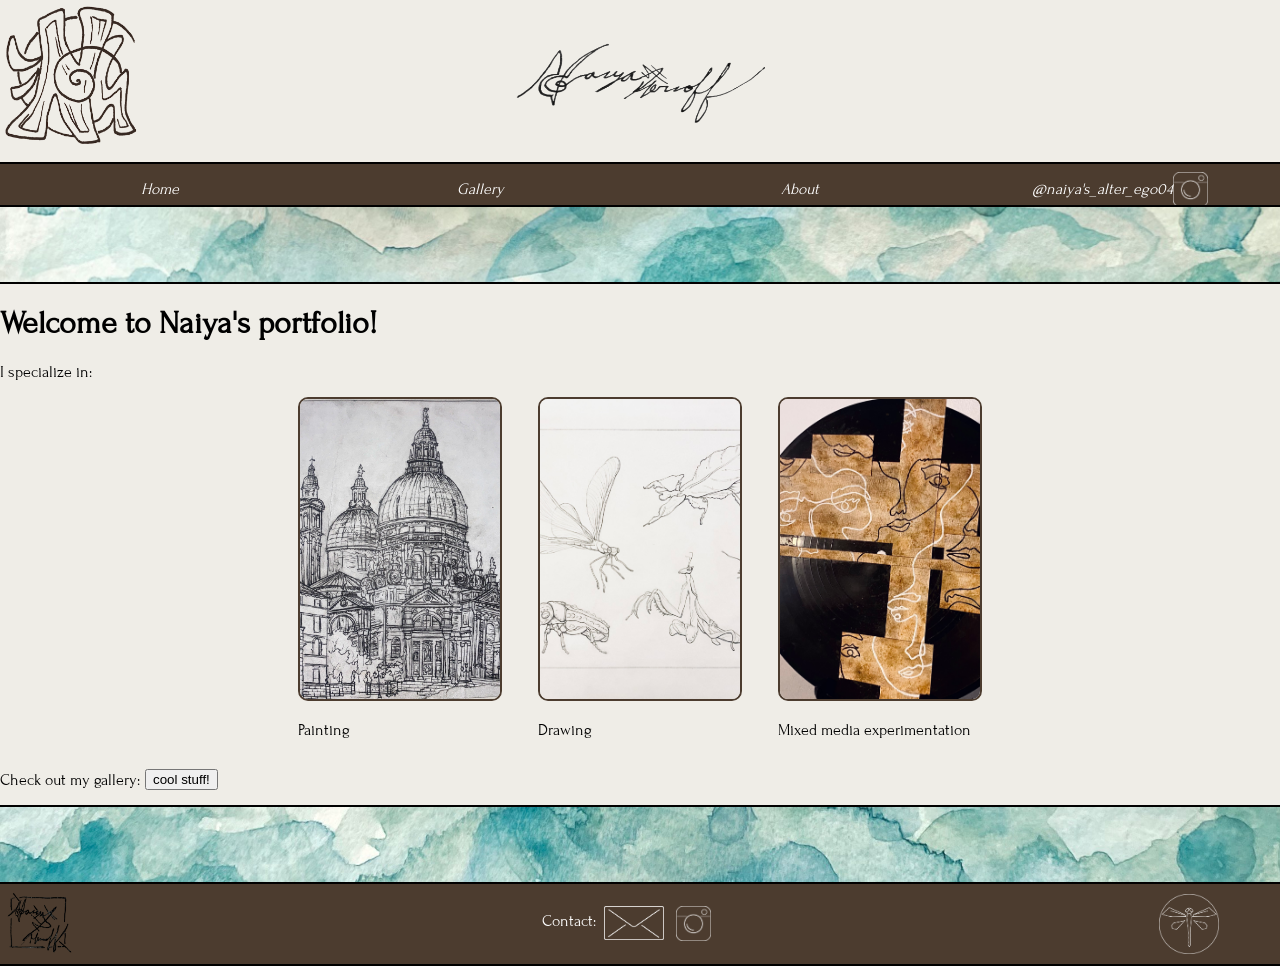
==== commit 3da5b548: "Styling finish Finished the about page. Added the final icons. Tweaked the header and foot a bit mor" ====
--- a/index.html
+++ b/index.html
@@ -11,7 +11,9 @@
 </head>
 <body>
     <header>
-        <a href="index.html"><img id="home-header-logo" src="images/placeholder-logo.jpg" alt="logo-img"></a>
+        <a id="logo-link" href="index.html">
+            <img id="home-header-logo" src="images/topleftlogopng.png" alt="logo-img">
+        </a>
         <img id="header-signature-img" src="images/naiya-title-img.png" alt="header-title-img">
 
         <nav class="header-nav">
@@ -60,7 +62,7 @@
     <img id="home-footer-img" src="images/home-footer-img.jpeg" alt="home-footer-img">
 
     <footer>
-        <img id="footer-signature-img" src="images/naiya-title-img.png"  alt="naiya-signature-img">
+        <img id="footer-signature-img" src="images/bottomsignaturepng.png"  alt="naiya-signature-img">
         <nav id="footer-nav">
             <p>Contact:</p>
             <a id="footer-email-link" href="email">
--- a/style.css
+++ b/style.css
@@ -27,6 +27,15 @@
     height: 150px;
 }
 
+#logo-link {
+    max-width: 150;
+    justify-self: left;
+}
+
+#logo-link:hover {
+    background-color: #dae3eea8;
+}
+
 .header-nav{
     background-color: #4C3C2F;
     color: white;
@@ -44,6 +53,10 @@
     color: white;
     justify-self: center;
     align-self: center;
+
+    font-family: "Forum", italic;
+    font-weight: 400;
+    font-style: oblique 14deg;
 }
 
 .header-nav a:hover{
@@ -52,11 +65,12 @@
 }
 
 #header-signature-img{
-    grid-column: 4/5;
-    max-width: 200px;
-    height: auto;
-    justify-self: left;
-    align-self: center;
+    grid-column: 2/4;
+    max-width: 250px;
+    height: auto;
+    justify-self: center;
+    align-self: center;
+    object-fit: cover;
 }
 
 .custom-insta-logo{
@@ -78,7 +92,7 @@
 
 main {
     justify-items: center;
-    margin: 0;
+    margin: 5px 0 0 0;
 }
 
 #gallery-button{
@@ -109,6 +123,10 @@
   height: 300px;
   max-width: 200px;
   object-fit: cover;
+  border: #4C3C2F 2px solid;
+  border-radius: 10px;
+  justify-self: center;
+  overflow: hidden;
 }
 
 #home-footer-img {
@@ -117,8 +135,11 @@
     width: 100%;
     object-fit: cover;
     border-top: solid 2px black;
-    margin: 0;
-}
+    /* border-bottom: solid 2px black; */
+    margin: 0px;
+}
+
+/* footer styling  */
 footer {
     max-height: 150px;
     width: 100%;
@@ -132,16 +153,15 @@
 
 #footer-signature-img {
     display: block;
-    width: 200px;
-    height: auto;
+    max-height: 80px;
+    width: auto;
 }
 
 #footer-icon {
-    max-width: 40px;
-    height: auto;
-    align-self: center;
-    justify-self: center;
-    display: block;
+    max-width: 60px;
+    height: auto;
+    align-self: center;
+    justify-self: center;
 }
 
 #footer-nav{
@@ -149,6 +169,7 @@
     grid-template-columns: repeat(3, 1fr);
     align-self: center;
     justify-self: center;
+    color: white;
 }
 
 #footer-nav a{
@@ -180,9 +201,13 @@
 /* gallery styling */
 
 #gallery-card {
-    display: grid;
-    grid-template-columns: repeat(4, 1fr);
-    max-width: 8000;
+    /* 1. Mobile First: Items take full width and stack vertically */
+    display: grid;
+    grid-template-columns: 1fr; 
+    row-gap: 20px;
+    width: 100%;
+    margin: 0 auto;
+    justify-items: center;
 }
 
 #gallery-card img{
@@ -191,17 +216,49 @@
     margin: 20px;
     border: solid black 2px;
     align-self: center;
+    justify-self: center;
 }
 
 /* about page styling */
 
 #info-card {
-    display: flex;
+    margin: 20px 0 0 0;
+    padding: 15px;
+    display: flex;
+    flex-direction: column-reverse;
+    max-width: 300px;
+    border: #4C3C2F 2px solid;
+    border-radius: 10px;
+    align-items: center;
+    overflow: hidden;
 }
 
 #info-card img {
     width: auto;
-    height: 400px;
+    max-height: 300px;
+    border: #4C3C2F 2px solid;
+    border-radius: 10px;
+    margin: 0 0 0 10px;
+    object-fit: cover;
+}
+
+#child-imgs {
+    display: flex;
+    flex-direction: column;
+    margin: 20px 0 20px 0;
+    max-width: 365px;
+    gap: 30px;
+
+}
+
+#child-imgs img{
+    max-width: 150px;
+    height: auto;
+    object-fit: cover;
+    border: #4C3C2F 2px solid;
+    border-radius: 10px;
+    justify-self: center;
+    overflow: hidden;
 }
 
 
@@ -213,4 +270,51 @@
         justify-content: space-between;
         max-width: 680px;
     }
-}
+    #gallery-card {
+        display: grid;
+        grid-template-columns: repeat(4, 1fr);
+        max-width: 8000;
+        justify-items: center;
+        align-items: center;
+        }
+
+    #info-card {
+        display: flex;
+        flex-direction: row;
+        margin: 20px 0 0 0;
+        padding: 15px;
+        max-width: 700px;
+        border: #4C3C2F 2px solid;
+        border-radius: 10px;
+        align-items: center;
+        overflow: hidden;
+    }
+
+    #info-card img {
+        width: auto;
+        max-height: 300px;
+        border: #4C3C2F 2px solid;
+        border-radius: 10px;
+        margin: 0 0 0 10px;
+        object-fit: cover;
+    }
+
+    #child-imgs {
+        margin: 20px 0 20px 0;
+        display: flex;
+        flex-direction: row;
+        max-width: 730px;
+        gap: 30px;
+
+    }
+
+    #child-imgs img{
+        max-width: 350px;
+        height: auto;
+        object-fit: cover;
+        border: #4C3C2F 2px solid;
+        border-radius: 10px;
+        justify-self: center;
+        overflow: hidden;
+    }
+}
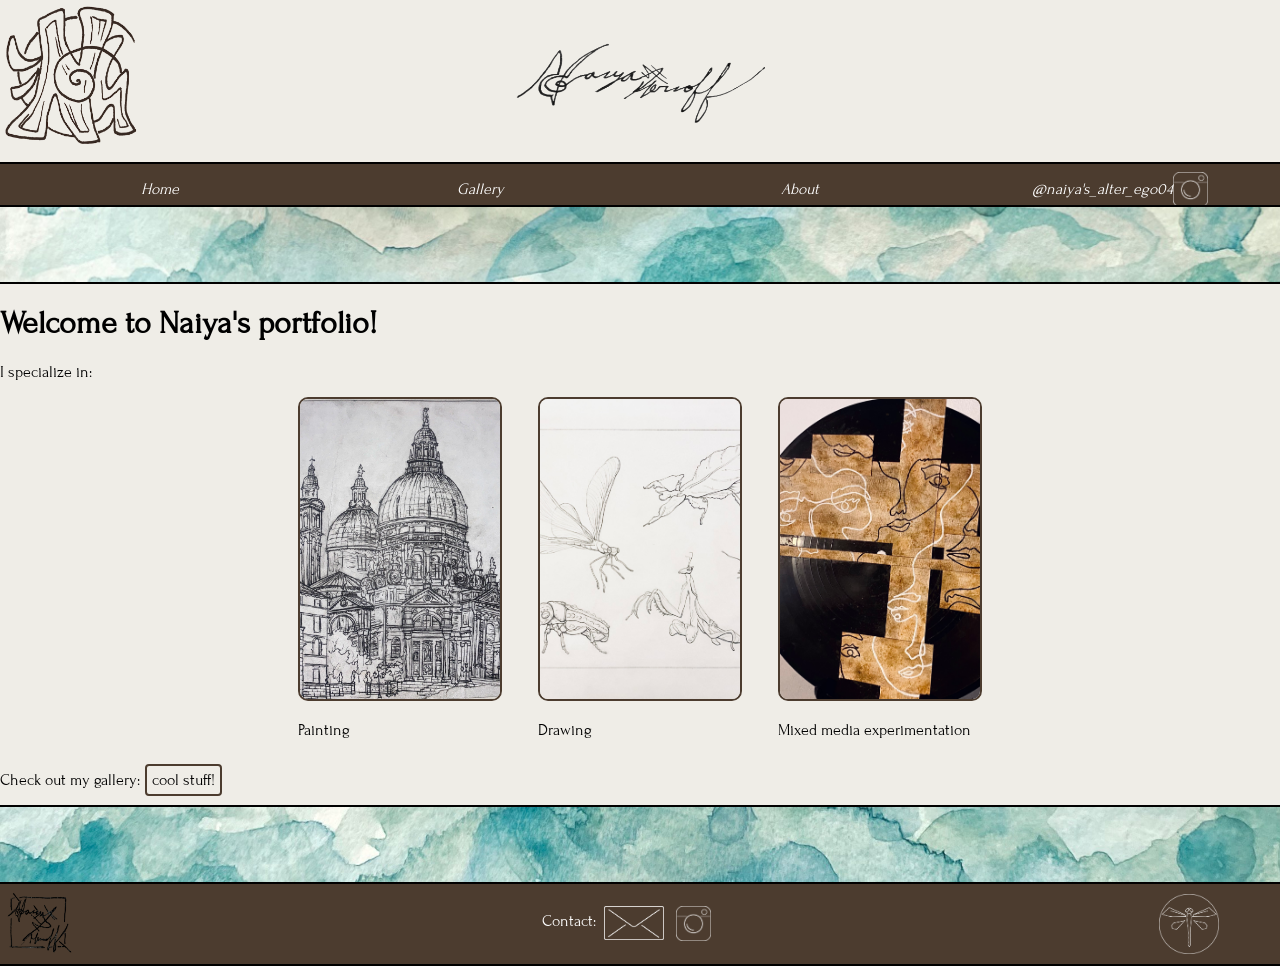
==== commit 203d77c1: "Validation fixes Corrected an HTML Validation issue with the button on the home page. I also fixed s" ====
--- a/index.html
+++ b/index.html
@@ -52,10 +52,10 @@
 
         </div>
 
-        <div id="gallery-button">
+        <nav id="gallery-nav">
             <p>Check out my gallery: </p>
-            <a href="gallery.html" target="_blank" ><button>cool stuff!</button></a>
-        </div>
+            <a id="gallery-button" href="gallery.html" target="_blank" >cool stuff!</a>
+        </nav>
         
     </main>
 
--- a/style.css
+++ b/style.css
@@ -23,12 +23,12 @@
 }
 
 #home-header-logo {
-    max-width: auto;
-    height: 150px;
+    width: auto;
+    max-height: 150px;
 }
 
 #logo-link {
-    max-width: 150;
+    max-width: 150px;
     justify-self: left;
 }
 
@@ -95,12 +95,25 @@
     margin: 5px 0 0 0;
 }
 
+#gallery-nav {
+    display: flex;
+}
+
 #gallery-button{
-    display: flex;
-    column-gap: 5px;
-    max-width: 290px;
-    align-items: center;
-}
+    margin-left: 5px;
+  padding: 5px 5px;
+  border: #4C3C2F 2px solid;
+  color: black;
+  text-decoration: none;
+  border-radius: 4px;
+  align-self: center;
+}
+
+#gallery-button:hover{
+  padding: 10px 10px;
+  background-color: #4c3c2fa5;
+  color: aliceblue;
+  }
 
 
 #home-imgs-card {
@@ -273,7 +286,7 @@
     #gallery-card {
         display: grid;
         grid-template-columns: repeat(4, 1fr);
-        max-width: 8000;
+        max-width: 8000px;
         justify-items: center;
         align-items: center;
         }
